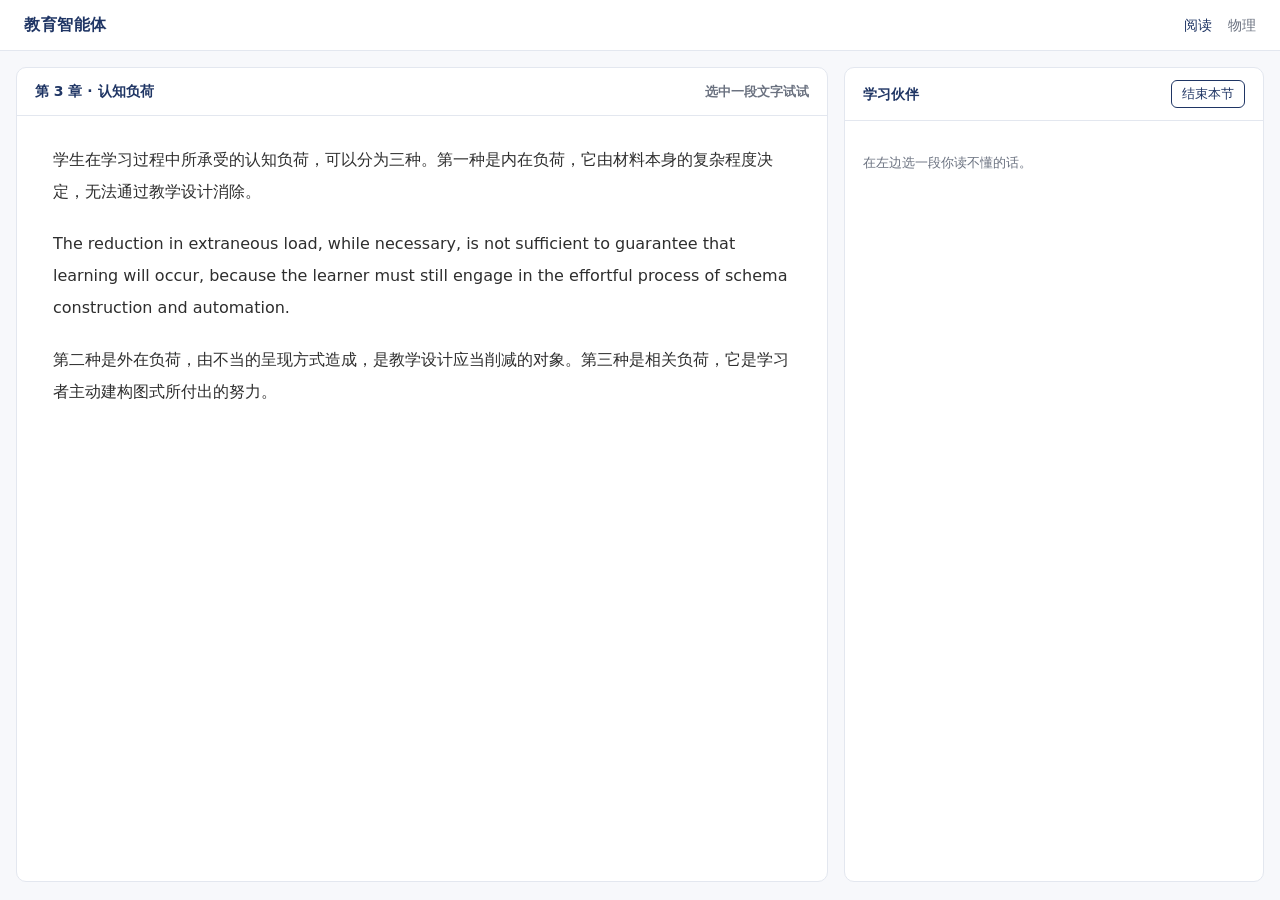
==== frontend/read/index.html @ fbb2e366 "初始化项目骨架：目录结构、接口契约与可预览的前端 - 接口契约 v1.0 冻结（docs/interface.md），定义领域五函数与 to_view blocks - 阅读领域：困惑类型、三层支架、" ====
<!DOCTYPE html>
<html lang="zh-CN">
<head>
<meta charset="utf-8">
<meta name="viewport" content="width=device-width, initial-scale=1">
<title>阅读学习伙伴</title>
<link rel="stylesheet" href="../theme.css">
<link rel="stylesheet" href="read.css">
</head>
<body>

<div class="topbar">
  <a class="brand" href="../">教育智能体</a>
  <span class="nav"><a class="on" href="../read/">阅读</a><a href="../physics/">物理</a></span>
</div>

<div class="workspace">
  <!-- 左：阅读区 -->
  <section class="pane reading">
    <div class="pane-head">
      <span id="chapter-title">第 3 章 · 认知负荷</span>
      <span class="muted">选中一段文字试试</span>
    </div>
    <article id="text" class="reading-body">
      <p>学生在学习过程中所承受的认知负荷，可以分为三种。第一种是内在负荷，它由材料本身的复杂程度决定，无法通过教学设计消除。</p>
      <p>The reduction in extraneous load, while necessary, is not sufficient to guarantee that learning will occur, because the learner must still engage in the effortful process of schema construction and automation.</p>
      <p>第二种是外在负荷，由不当的呈现方式造成，是教学设计应当削减的对象。第三种是相关负荷，它是学习者主动建构图式所付出的努力。</p>
    </article>
  </section>

  <!-- 右：对话区 -->
  <aside class="pane chat">
    <div class="pane-head">
      <span>学习伙伴</span>
      <button class="btn ghost" id="end-session" style="padding:4px 10px;font-size:13px">结束本节</button>
    </div>
    <div id="chat" class="chat-body">
      <p class="muted">在左边选一段你读不懂的话。</p>
    </div>
  </aside>
</div>

<script src="../blocks.js"></script>
<script src="/read/read.js"></script>
</body>
</html>
---- frontend/theme.css ----
/* ==========================================================
   theme.css —— 全项目唯一的设计强约束
   规则：所有页面只许用这里的变量和 .btn / .card / .chip
   不许自己定义颜色和字体。布局随便你排。
   ========================================================== */

:root {
  --c-primary:      #1F3564;
  --c-primary-soft: #F1F4FA;
  --c-accent:       #C9A227;
  --c-text:         #2E2E2E;
  --c-muted:        #6B7280;
  --c-bg:           #FFFFFF;
  --c-page:         #F7F8FB;
  --c-border:       #E3E7EF;
  --c-ok:           #1E8E5A;
  --c-warn:         #B8860B;
  --c-err:          #C0392B;

  --r:    10px;
  --r-sm: 6px;
  --shadow: 0 1px 3px rgba(31,53,100,.08), 0 10px 26px rgba(31,53,100,.06);
  --font: "微软雅黑", "Microsoft YaHei", -apple-system, system-ui, sans-serif;
}

* { box-sizing: border-box; }

html, body {
  margin: 0;
  padding: 0;
  font-family: var(--font);
  color: var(--c-text);
  background: var(--c-page);
  font-size: 15px;
  line-height: 1.65;
  -webkit-font-smoothing: antialiased;
}

a { color: var(--c-primary); text-decoration: none; }

/* ---------- 按钮 ---------- */
.btn {
  display: inline-flex;
  align-items: center;
  gap: 6px;
  padding: 8px 16px;
  border: 1px solid var(--c-primary);
  border-radius: var(--r-sm);
  background: var(--c-primary);
  color: #fff;
  font-family: var(--font);
  font-size: 14px;
  cursor: pointer;
  transition: opacity .15s, transform .05s;
}
.btn:hover  { opacity: .88; }
.btn:active { transform: translateY(1px); }

.btn.ghost {
  background: transparent;
  color: var(--c-primary);
}
.btn.ghost:hover { background: var(--c-primary-soft); }

/* ---------- 卡片 ---------- */
.card {
  background: var(--c-bg);
  border: 1px solid var(--c-border);
  border-radius: var(--r);
  box-shadow: var(--shadow);
  padding: 18px 20px;
}

/* ---------- 标签（困惑类型） ---------- */
.chip {
  display: inline-block;
  padding: 6px 14px;
  border: 1px solid var(--c-border);
  border-radius: 999px;
  background: var(--c-bg);
  color: var(--c-text);
  font-size: 14px;
  cursor: pointer;
  transition: all .15s;
}
.chip:hover  { border-color: var(--c-primary); color: var(--c-primary); }
.chip.active {
  border-color: var(--c-primary);
  background: var(--c-primary);
  color: #fff;
}

/* ---------- 通用文字 ---------- */
.muted     { color: var(--c-muted); font-size: 13px; }
.section   { margin-bottom: 20px; }
h1, h2, h3 { color: var(--c-primary); margin: 0 0 10px; line-height: 1.35; }

/* ---------- 顶部导航（各页面共用） ---------- */
.topbar {
  display: flex;
  align-items: center;
  gap: 14px;
  padding: 12px 24px;
  background: var(--c-bg);
  border-bottom: 1px solid var(--c-border);
}
.topbar .brand {
  font-weight: 700;
  color: var(--c-primary);
  font-size: 16px;
  letter-spacing: .5px;
}
.topbar .nav { margin-left: auto; display: flex; gap: 16px; font-size: 14px; }
.topbar .nav a { color: var(--c-muted); }
.topbar .nav a:hover, .topbar .nav a.on { color: var(--c-primary); }
---- frontend/read/read.css ----
/* 只写布局。颜色、字体、按钮、标签一律来自 theme.css */

.workspace {
  display: grid;
  grid-template-columns: 1fr 420px;
  gap: 16px;
  padding: 16px;
  height: calc(100vh - 53px);
}
@media (max-width: 900px) { .workspace { grid-template-columns: 1fr; height: auto; } }

.pane {
  background: var(--c-bg);
  border: 1px solid var(--c-border);
  border-radius: var(--r);
  display: flex;
  flex-direction: column;
  overflow: hidden;
}

.pane-head {
  display: flex;
  align-items: center;
  justify-content: space-between;
  padding: 12px 18px;
  border-bottom: 1px solid var(--c-border);
  font-size: 14px;
  font-weight: 600;
  color: var(--c-primary);
}

.reading-body {
  padding: 28px 36px;
  overflow-y: auto;
  font-size: 16px;
  line-height: 2;
}
.reading-body p { margin: 0 0 20px; }
.reading-body ::selection { background: #FFE9A8; }

.chat-body {
  padding: 18px;
  overflow-y: auto;
  flex: 1;
}
.chat-body > * { margin-bottom: 16px; }
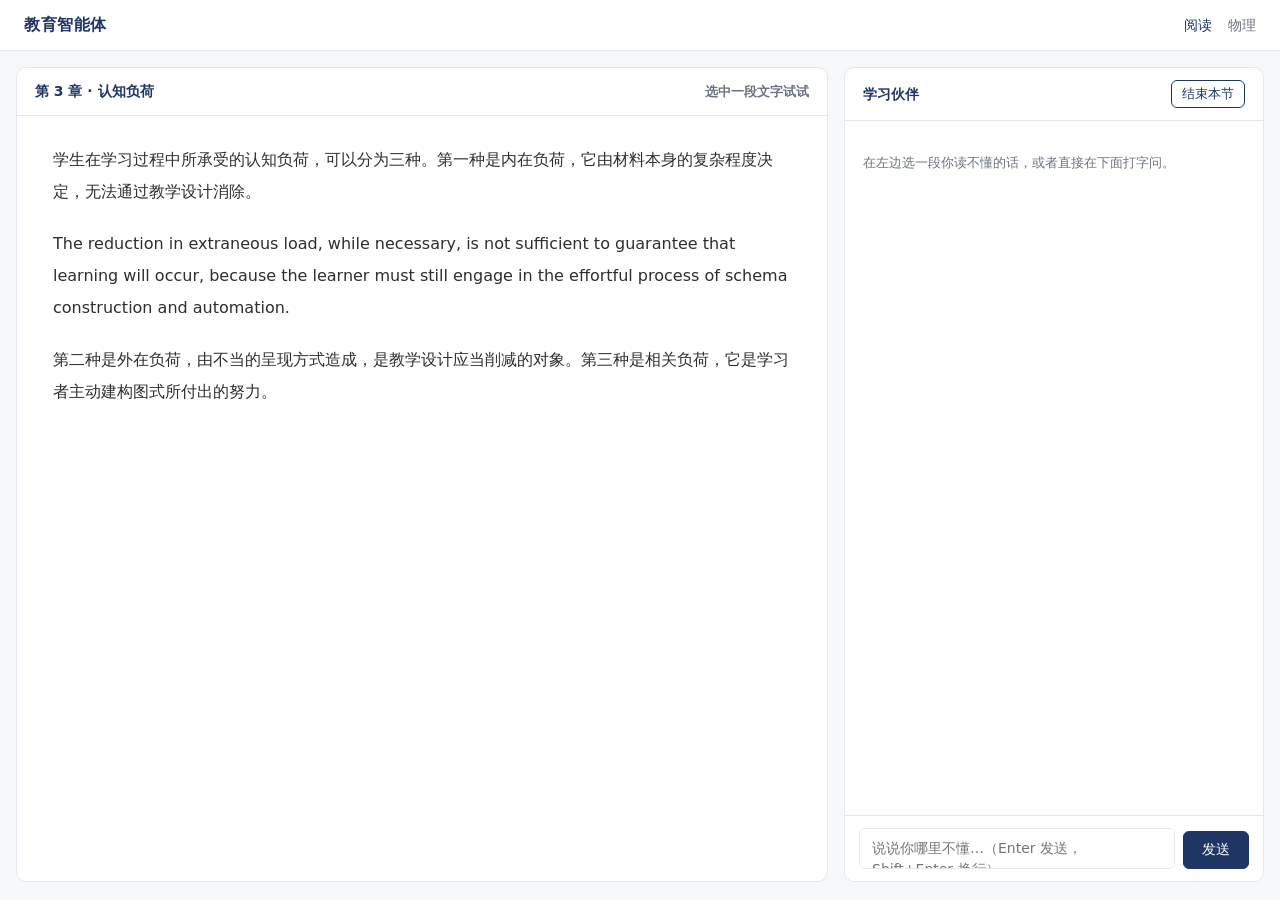
==== commit 7f08fe52: "阅读模块支持直接打字提问 - 后端 confusion_type 改为可选；未选标签时走 FREE_QUESTION 策略 - FREE_QUESTION：先复述理解、给两三个备选、再按支架层级回应 " ====
--- a/frontend/read/index.html
+++ b/frontend/read/index.html
@@ -35,7 +35,12 @@
       <button class="btn ghost" id="end-session" style="padding:4px 10px;font-size:13px">结束本节</button>
     </div>
     <div id="chat" class="chat-body">
-      <p class="muted">在左边选一段你读不懂的话。</p>
+      <p class="muted">在左边选一段你读不懂的话，或者直接在下面打字问。</p>
+    </div>
+    <div class="composer">
+      <textarea id="composer" rows="1"
+        placeholder="说说你哪里不懂…（Enter 发送，Shift+Enter 换行）"></textarea>
+      <button class="btn" id="send">发送</button>
     </div>
   </aside>
 </div>
--- a/frontend/read/read.css
+++ b/frontend/read/read.css
@@ -44,3 +44,30 @@
   flex: 1;
 }
 .chat-body > * { margin-bottom: 16px; }
+
+/* 输入区 */
+.composer {
+  display: flex;
+  gap: 8px;
+  align-items: flex-end;
+  padding: 12px 14px;
+  border-top: 1px solid var(--c-border);
+  background: var(--c-bg);
+}
+.composer textarea {
+  flex: 1;
+  min-height: 38px;
+  max-height: 120px;
+  padding: 9px 12px;
+  border: 1px solid var(--c-border);
+  border-radius: var(--r-sm);
+  font-family: var(--font);
+  font-size: 14px;
+  line-height: 1.5;
+  color: var(--c-text);
+  resize: none;
+  outline: none;
+}
+.composer textarea:focus { border-color: var(--c-primary); }
+.composer .btn { height: 38px; padding: 0 18px; }
+.composer .btn:disabled { opacity: .45; cursor: not-allowed; }
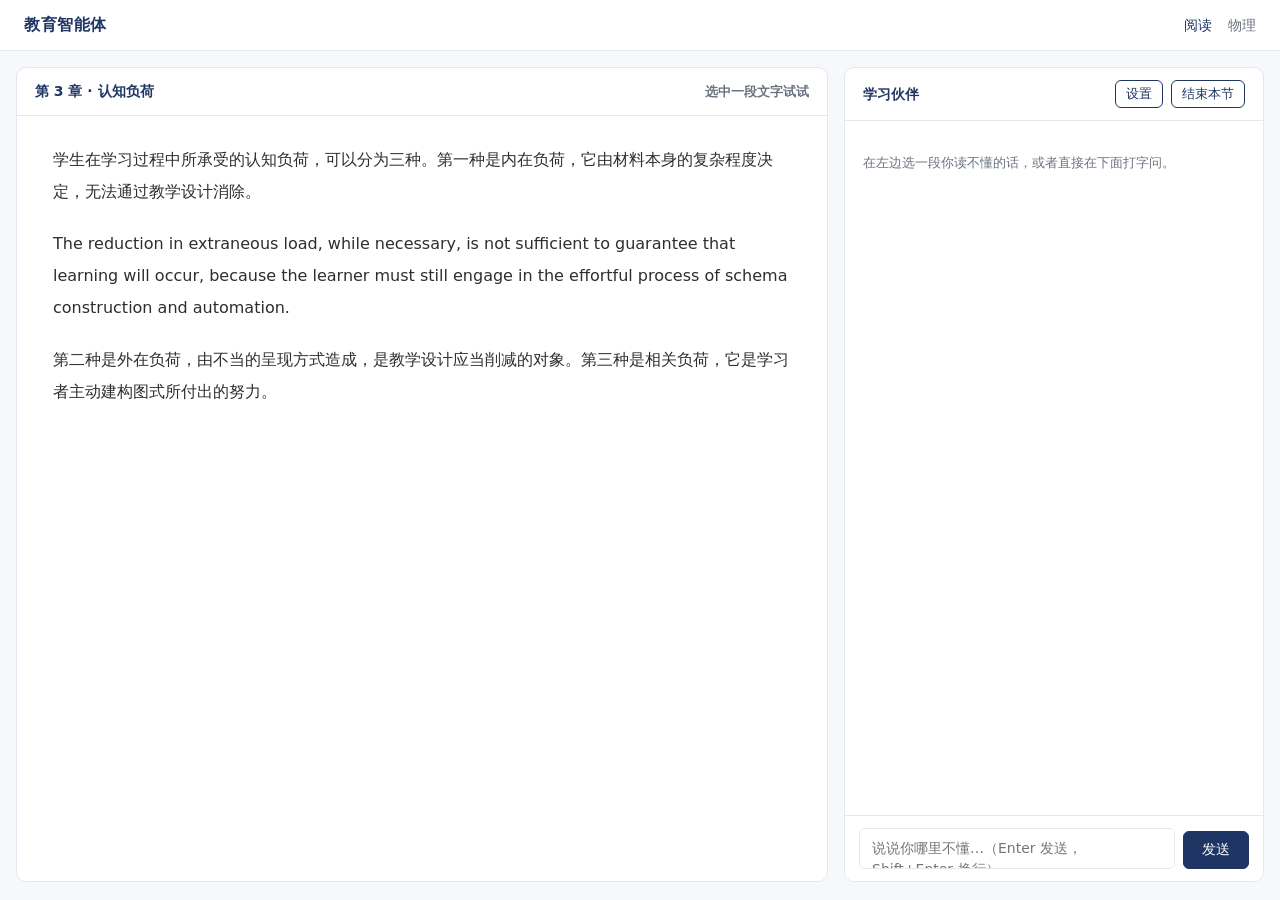
==== commit d9e69c2f: "流式输出 + 降低思考程度 + 设置面板 性能（实测 24.6s → 首字 8s / 完成 10s）： - 新增 SSE 流式接口 /api/read/ask_stream，前端逐字显示 - reas" ====
--- a/frontend/read/index.html
+++ b/frontend/read/index.html
@@ -32,7 +32,10 @@
   <aside class="pane chat">
     <div class="pane-head">
       <span>学习伙伴</span>
-      <button class="btn ghost" id="end-session" style="padding:4px 10px;font-size:13px">结束本节</button>
+      <span style="display:flex;gap:8px">
+        <button class="btn ghost" id="open-settings" style="padding:4px 10px;font-size:13px">设置</button>
+        <button class="btn ghost" id="end-session" style="padding:4px 10px;font-size:13px">结束本节</button>
+      </span>
     </div>
     <div id="chat" class="chat-body">
       <p class="muted">在左边选一段你读不懂的话，或者直接在下面打字问。</p>
@@ -45,7 +48,38 @@
   </aside>
 </div>
 
+<!-- 设置面板 -->
+<div id="settings-mask" class="mask" hidden>
+  <div class="modal">
+    <div class="modal-head">
+      <h3>设置</h3>
+      <button class="btn ghost" id="close-settings" style="padding:2px 10px">关闭</button>
+    </div>
+
+    <label class="field">
+      <span>思考程度</span>
+      <select id="set-effort">
+        <option value="off">关闭 — 最快，适合直接问答</option>
+        <option value="low">低 — 稍微想一下</option>
+        <option value="medium">中 — 需要判断学习者卡在哪时用</option>
+      </select>
+      <span class="muted">越高越慢。实测：off 约 7 秒，low 约 12 秒。</span>
+    </label>
+
+    <label class="field">
+      <span>系统提示词</span>
+      <textarea id="set-prompt" rows="12" spellcheck="false"></textarea>
+      <span class="muted">模型的角色设定。保存后立刻生效，刷新页面仍保留。</span>
+    </label>
+
+    <div class="modal-actions">
+      <button class="btn ghost" id="reset-settings">恢复默认</button>
+      <button class="btn" id="save-settings">保存</button>
+    </div>
+  </div>
+</div>
+
 <script src="../blocks.js"></script>
-<script src="/read/read.js"></script>
+<script src="read.js"></script>
 </body>
 </html>
--- a/frontend/read/read.css
+++ b/frontend/read/read.css
@@ -71,3 +71,73 @@
 .composer textarea:focus { border-color: var(--c-primary); }
 .composer .btn { height: 38px; padding: 0 18px; }
 .composer .btn:disabled { opacity: .45; cursor: not-allowed; }
+
+/* ---------- 设置面板 ---------- */
+.mask {
+  position: fixed;
+  inset: 0;
+  background: rgba(20, 28, 45, .38);
+  display: flex;
+  align-items: center;
+  justify-content: center;
+  z-index: 50;
+  padding: 20px;
+}
+.mask[hidden] { display: none; }
+
+.modal {
+  width: min(680px, 100%);
+  max-height: 88vh;
+  overflow-y: auto;
+  background: var(--c-bg);
+  border-radius: var(--r);
+  box-shadow: 0 20px 60px rgba(31,53,100,.28);
+  padding: 22px 24px 20px;
+}
+
+.modal-head {
+  display: flex;
+  align-items: center;
+  justify-content: space-between;
+  margin-bottom: 16px;
+}
+.modal-head h3 { margin: 0; }
+
+.field {
+  display: flex;
+  flex-direction: column;
+  gap: 7px;
+  margin-bottom: 18px;
+}
+.field > span:first-child {
+  font-size: 13px;
+  font-weight: 600;
+  color: var(--c-primary);
+}
+.field select,
+.field textarea {
+  width: 100%;
+  padding: 9px 12px;
+  border: 1px solid var(--c-border);
+  border-radius: var(--r-sm);
+  font-family: var(--font);
+  font-size: 13px;
+  line-height: 1.65;
+  color: var(--c-text);
+  background: var(--c-bg);
+  outline: none;
+  resize: vertical;
+}
+.field select:focus,
+.field textarea:focus { border-color: var(--c-primary); }
+.field textarea { font-family: Consolas, "微软雅黑", monospace; font-size: 12.5px; }
+
+.modal-actions {
+  display: flex;
+  justify-content: flex-end;
+  gap: 10px;
+  padding-top: 4px;
+  border-top: 1px solid var(--c-border);
+  margin-top: 6px;
+  padding-top: 16px;
+}
